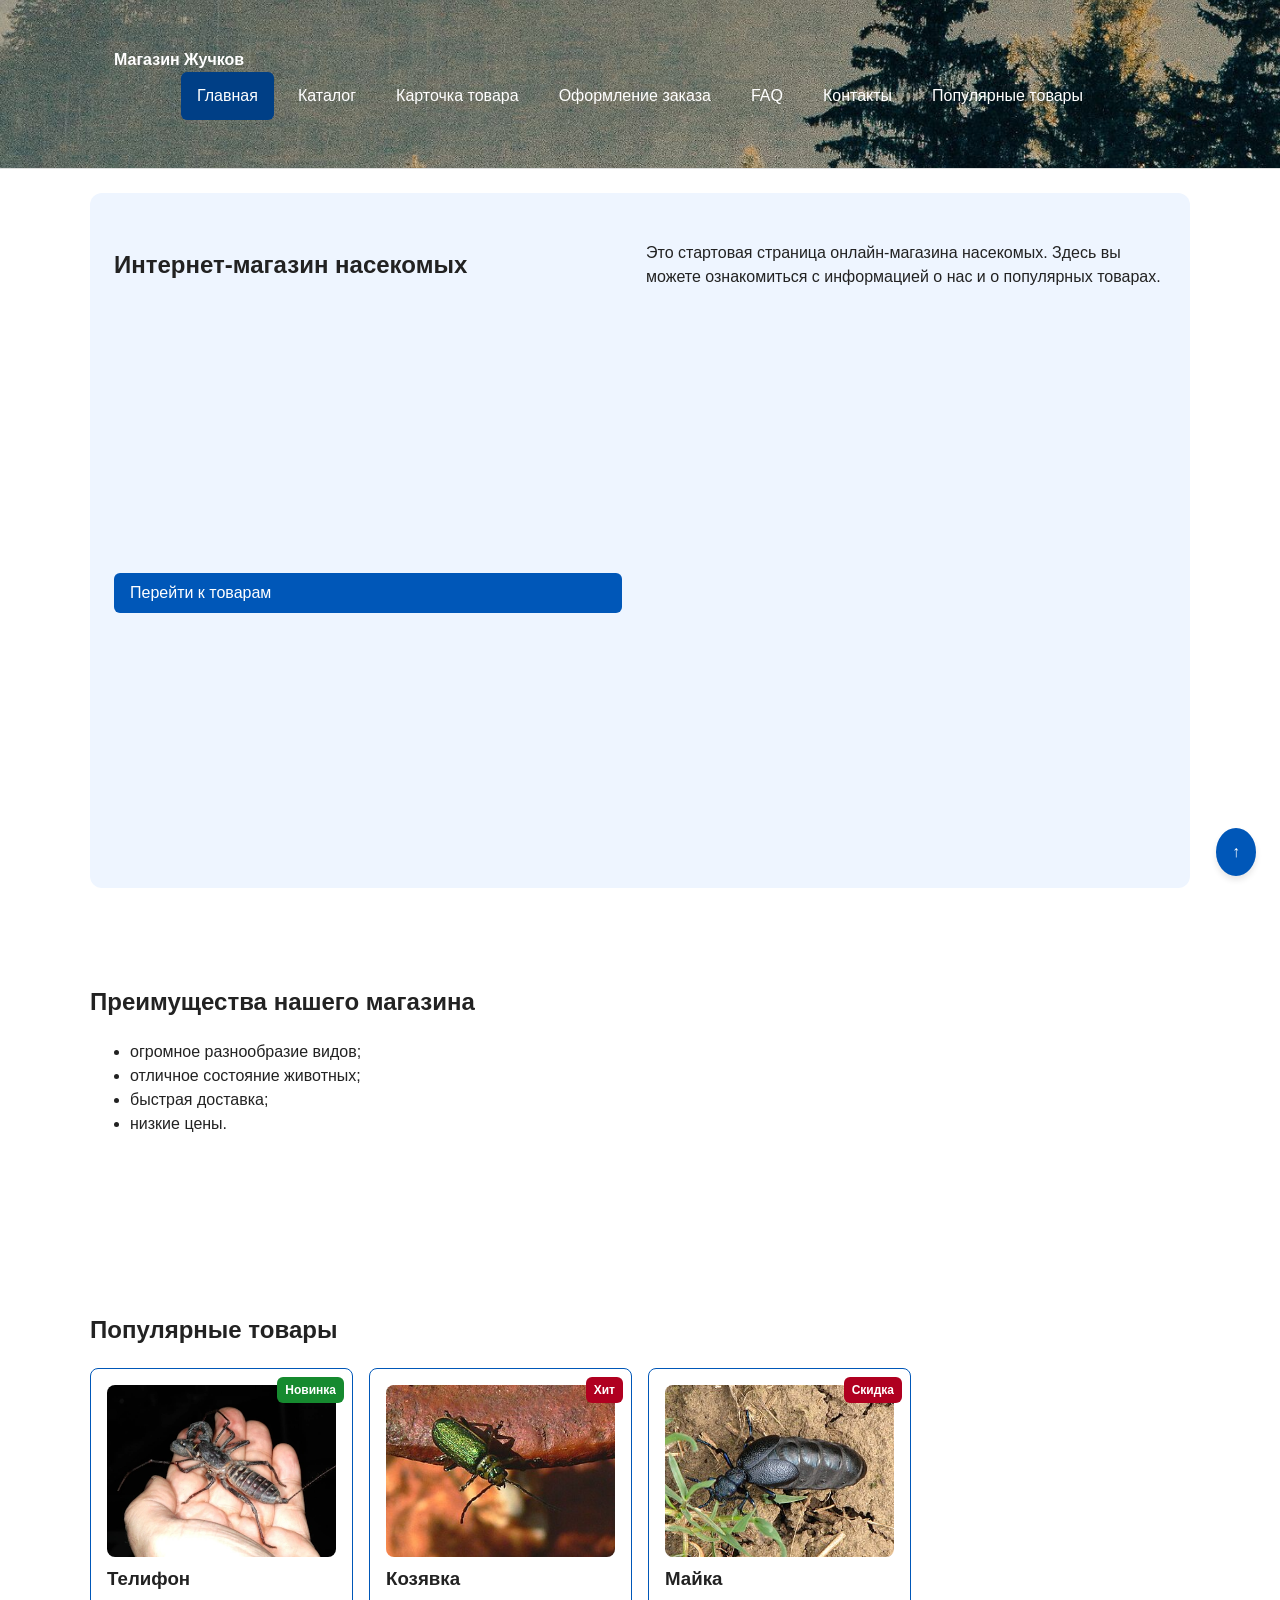
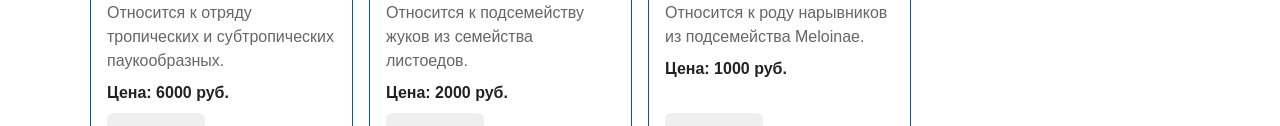
==== index.html @ 254568b8 "feat: add responsive layout styles" ====
<!DOCTYPE html>
<html lang="ru">
<head>
  <meta charset="UTF-8">
  <meta name="viewport" content="width=device-width, initial-scale=1.0">
  <meta name="description" content="Магазин Жучков: главная страница с преимуществами и популярными товарами.">
  <title>Магазин Жучков</title>
  <link rel="stylesheet" href="css/style.css">
  <link rel="stylesheet" href="css/responsive.css">
  <script src="js/main.js" defer></script>
</head>
<body>
<header class="site-header">
  <div class="site-header__inner">
    <a class="site-header__logo" href="index.html">Магазин Жучков</a>
    <nav class="site-nav" aria-label="Основная навигация">
      <ul class="site-nav__list">
        <li class="site-nav__item">
          <a class="site-nav__link site-nav__link--active" href="index.html" aria-current="page">Главная</a>
        </li>
        <li class="site-nav__item">
          <a class="site-nav__link" href="catalog.html">Каталог</a>
        </li>
        <li class="site-nav__item">
          <a class="site-nav__link" href="product.html">Карточка товара</a>
        </li>
        <li class="site-nav__item">
          <a class="site-nav__link" href="order.html">Оформление заказа</a>
        </li>
        <li class="site-nav__item">
          <a class="site-nav__link" href="faq.html">FAQ</a>
        </li>
        <li class="site-nav__item">
          <a class="site-nav__link" href="contacts.html">Контакты</a>
        </li>
        <li class="site-nav__item">
          <a class="site-nav__link" href="index.html#popular">Популярные товары</a>
        </li>
      </ul>
    </nav>
  </div>
</header>

<main>
  <section class="hero">
    <h1>Интернет-магазин насекомых</h1>
    <p>
      Это стартовая страница онлайн-магазина насекомых.
      Здесь вы можете ознакомиться с информацией о нас
      и о популярных товарах.
    </p>
    <a class="button button--primary" href="#popular">Перейти к товарам</a>
    <picture>
  <source media="(min-width: 1200px)" srcset="images/hero-desktop.jpg">
  <source media="(min-width: 768px)" srcset="images/hero-tablet.jpg">
  <img
    src="images/hero-mobile.jpg"
    alt="Каталог учебных товаров"
    width="640"
    height="360"
    class="hero__image"
  >
</picture>

  </section>

  <section class="section" id="advantages">
    <h2>Преимущества нашего магазина</h2>
    <ul class="advantages-list">
      <li>огромное разнообразие видов;</li>
      <li>отличное состояние животных;</li>
      <li>быстрая доставка;</li>
      <li>низкие цены.</li>
    </ul>
  </section>

  <section class="section" id="popular">
  <h2>Популярные товары</h2>

  <div class="products-grid">
    <article class="product-card product-card--featured">
      <span class="product-card__badge product-card__badge--new">Новинка</span>

      <img
        src="images/telifon.webp"
        srcset="images/telifon-480.webp 480w,
                images/telifon-640.webp 640w,
                images/telifon-960.webp 960w"
        sizes="(max-width: 639px) 100vw,
               (max-width: 1023px) 50vw,
               33vw"
        alt="Телифон"
        width="640"
        height="480"
        loading="lazy"
        class="product-card__image"
      >

      <h3 class="product-card__title">Телифон</h3>
      <p class="product-card__description">Относится к отряду тропических и субтропических паукообразных.</p>
      <p class="product-card__price">Цена: 6000 руб.</p>
      <button
        class="button product-card__button"
        type="button"
        data-product="Телифон"
      >
        Заказать
      </button>
    </article>

    <article class="product-card product-card--featured">
      <span class="product-card__badge">Хит</span>
      <img
        class="product-card__image"
        src="images/kozyavka.webp"
        alt="Козявка"
        width="300"
        height="200"
        loading="lazy"
      >
      
      <h3 class="product-card__title">Козявка</h3>
      <p class="product-card__description">Относится к подсемейству жуков из семейства листоедов.</p>
      <p class="product-card__price">Цена: 2000 руб.</p>
      <button
        class="button product-card__button"
        type="button"
        data-product="Козявка"
      >
        Заказать
      </button>
    </article>

    <article class="product-card product-card--featured">
      <span class="product-card__badge">Скидка</span>
      <img
        class="product-card__image"
        src="images/maika.webp"
        alt="Майка"
        width="300"
        height="200"
        loading="lazy"
      >
      <h3 class="product-card__title">Майка</h3>
      <p class="product-card__description">Относится к роду нарывников из подсемейства Meloinae.</p>
      <p class="product-card__price">Цена: 1000 руб.</p>
      <button
        class="button product-card__button"
        type="button"
        data-product="Майка"
      >
        Заказать
      </button>
    </article>
  </div>
</section>

  <aside class="aside-info">
    <h2>Информация для покупателей</h2>
    <p>
      Вы можете приобрести насекомых.
      Можете оставить заявку на констультацию
      у эксперта в области членистоногих.
    </p>
  </aside>

<dialog class="order-dialog" id="order-dialog" aria-labelledby="order-dialog-title">
  <h2 class="order-dialog__title" id="order-dialog-title">Оформление заявки</h2>

  <form class="order-form" id="order-form" action="#" method="post" novalidate>
    <input id="selected-product" name="selected-product" type="hidden">

    <div class="order-form__field">
      <label class="order-form__label" for="order-name">Имя</label>
      <input
        class="order-form__input"
        id="order-name"
        name="name"
        type="text"
        placeholder="Введите ваше имя"
        minlength="2"
        autocomplete="given-name"
        required
      >
    </div>

    <div class="order-form__field">
      <label class="order-form__label" for="order-email">E-mail</label>
      <input
        class="order-form__input"
        id="order-email"
        name="email"
        type="email"
        placeholder="example@mail.ru"
        autocomplete="email"
        required
      >
    </div>

    <div class="order-form__field">
      <label class="order-form__label" for="order-phone">Телефон</label>
      <input
        class="order-form__input"
        id="order-phone"
        name="phone"
        type="tel"
        inputmode="tel"
        placeholder="+7 (900) 000-00-00"
        pattern="^\+7 \(\d{3}\) \d{3}-\d{2}-\d{2}$"
        required
      >
      <small>Формат: +7 (900) 000-00-00</small>
    </div>

    <div class="order-form__field">
      <label class="order-form__label" for="order-date">Дата связи</label>
      <input
        class="order-form__input"
        id="order-date"
        name="date"
        type="date"
      >
    </div>

    <div class="order-form__field">
      <label class="order-form__label" for="order-topic">Тема заявки</label>
      <select class="order-form__select" id="order-topic" name="topic" required>
        <option value="">Выберите тему</option>
        <option value="product">Заказ товара</option>
        <option value="consultation">Консультация</option>
        <option value="delivery">Доставка</option>
      </select>
    </div>

    <div class="order-form__field">
      <label class="order-form__label" for="order-comment">Комментарий</label>
      <textarea
        class="order-form__textarea"
        id="order-comment"
        name="comment"
        rows="4"
        placeholder="Укажите дополнительную информацию"
      ></textarea>
    </div>

    <div class="order-form__field order-form__field--checkbox">
      <label class="order-form__label">
        <input
          id="order-agreement"
          name="agreement"
          type="checkbox"
          required
        >
        Я согласен на обработку данных
      </label>
    </div>

    <div class="order-form__actions">
      <button class="button button--primary" type="submit">Отправить заявку</button>
      <button
        class="button button--secondary"
        type="button"
        id="close-order-dialog"
      >
        Закрыть
      </button>
    </div>
  </form>
</dialog>

<p class="success-message" id="success-message" hidden>Форма успешно отправлена!</p>

  <p class="success-message" id="success-message" hidden>Форма успешно отправлена!</p>
</main>

<footer class="site-footer" id="contacts">
  <p>&copy; 2026 Учебный проект. Все права защищены.</p>
  <p>Дисциплина: Фронтенд и бэкенд разработка</p>
</footer>
<a href="#" class="button-up" aria-label="Вернуться наверх">↑</a>
</body>
</html>
---- css/style.css ----
/* 
  Универсальное правило для всех элементов.
  border-box делает расчёт размеров более понятным:
  width включает content, padding и border.
*/

/* ===============================
   1. Переменные проекта
   =============================== */

:root {
  /* Основные цвета проекта */
  --color-bg: #ffffff;
  --color-text: #222222;
  --color-muted: #666666;
  --color-primary: #0057b8;
  --color-primary-dark: #003f86;
  --color-border: #dddddd;
  --color-surface: #f7f7f7;
  --color-surface-accent: #eef5ff;
  --color-danger: #b00020;
  --color-success: #168a2f;
  --color-success-bg: #eefaf0;
  --color-white: #ffffff;

  /* Отступы */
  --space-xs: 4px;
  --space-sm: 8px;
  --space-md: 16px;
  --space-lg: 24px;
  --space-xl: 32px;

  /* Скругления */
  --radius-sm: 6px;
  --radius-md: 8px;
  --radius-lg: 12px;

  /* Размеры */
  --container-width: 1100px;
}

/* ===============================
   2. Базовые стили
   =============================== */

* {
  box-sizing: border-box;
}

body {
  margin: 0;
  font-family: Arial, sans-serif;
  line-height: 1.5;
  color: var(--color-text);
  display: flex;
  flex-direction: column;
  min-height: 100vh;
  background-color: var(--color-bg);
}

/*
  Задаём внутренние отступы для основных областей страницы.
  Это делает содержимое визуально отделённым от краёв окна браузера.
*/
header,
main,
footer {
  padding: var(--space-lg);
  flex: 1;
}

/*
  Оформляем шапку страницы.
  Пока используется простой светло-серый фон.
*/
header {
  background-color: var(--color-surface);
  background-image: url('../images/bg.webp');
  background-size: cover;
  background-position: center;
  background-repeat: no-repeat;
}

/*
  Оформляем подвал страницы тем же фоном,
  чтобы визуально отделить его от основного содержимого.
*/
footer {
  background-color: var(--color-surface);
}

/* ===============================
   3. Общие элементы интерфейса
   =============================== */

a {
  color: var(--color-primary);
}

a:hover {
  color: var(--color-primary-dark);
}

a:focus-visible {
  outline: 2px solid var(--color-primary);
  outline-offset: 3px;
}

/*
  Ограничиваем ширину содержимого шапки,
  чтобы оно не растягивалось слишком сильно на широких экранах.
*/
.site-header {
  background-color: var(--color-surface);
}

.site-header__inner {
  max-width: var(--container-width);
  margin: 0 auto;
  padding: var(--space-lg);
}

.site-header__logo {
  font-weight: 700;
  color: var(--color-white);
  text-decoration: none;
}

.site-header__logo:hover,
.site-header__logo:focus-visible {
  color: var(--color-white);
}

.site-nav__list {
  display: flex;
  flex-wrap: wrap;
  justify-content: center;
  align-items: center;
  gap: var(--space-md);
  padding: 0;
  margin: var(--space-md) 0 0;
  list-style: none;
}

.site-nav__link {
  display: inline-block;
  padding: var(--space-sm) var(--space-md);
  color: var(--color-white);
  text-decoration: none;
  border-radius: var(--radius-sm);
}

.site-nav__link:hover {
  color: var(--color-white);
  background-color: var(--color-primary-dark);
}

.site-nav__link:focus-visible {
  outline: 2px solid var(--color-primary);
  outline-offset: 3px;
}

.site-nav__link--active {
  color: var(--color-white);
  background-color: var(--color-primary-dark);
}


/*
  Оформляем текстовый логотип.
*/
.site-logo {
  font-weight: bold;
  text-decoration: none;
  color: #222222;
}


/*
  Hero-блок — первый крупный блок страницы.
  Он визуально отделяется от остальных разделов фоном и отступами.
*/
/* ===============================
   4. Компоненты страницы
   =============================== */

.hero {
  max-width: var(--container-width);
  margin: 0 auto var(--space-xl);
  padding: var(--space-xl) var(--space-lg);
  background-color: var(--color-surface-accent);
  border-radius: var(--radius-lg);
}

.section {
  max-width: var(--container-width);
  margin: 0 auto var(--space-xl);
}

.section h2 {
  margin-top: 0;
}

/*
  Карточка товара — самостоятельный блок.
  На следующих занятиях карточки будут доработаны и выстроены в сетку.
*/
.product-card {
  display: flex;
  flex-direction: column;
  gap: var(--space-sm);
  padding: var(--space-md);
  border: 1px solid var(--color-border);
  border-radius: var(--radius-md);
  background-color: var(--color-bg);
}

.product-card:hover {
  border-color: var(--color-primary);
}

.product-card--featured {
  border-color: var(--color-primary);
}

.product-card--discount {
  border-color: var(--color-danger);
}

.product-card__title {
  margin: 0;
  color: var(--color-text);
}

.product-card__description {
  margin: 0;
  color: var(--color-muted);
}

.product-card__price {
  margin: 0;
  font-weight: 700;
}

.product-card--discount .product-card__price {
  color: var(--color-danger);
}

.product-card__button {
  margin-top: auto;
  align-self: flex-start;
}


.product-card h3 {
  margin-top: 0;
}

/*
  Пока это обычная ссылка, но визуально она оформляется как кнопка.
*/
.button {
  display: inline-block;
  padding: var(--space-sm) var(--space-md);
  border: none;
  border-radius: var(--radius-sm);
  font: inherit;
  text-decoration: none;
  cursor: pointer;
}

.button--primary {
  color: var(--color-white);
  background-color: var(--color-primary);
}

.button--primary:hover {
  background-color: var(--color-primary-dark);
}

.button--secondary {
  color: var(--color-primary);
  background-color: transparent;
  border: 1px solid var(--color-primary);
}

.button--secondary:hover {
  color: var(--color-white);
  background-color: var(--color-primary);
}

.button:focus-visible {
  outline: 2px solid var(--color-primary);
  outline-offset: 3px;
}

.button:disabled,
.button--disabled {
  opacity: 0.6;
  cursor: not-allowed;
}


/*
  Дополнительный информационный блок.
*/
.aside-info {
  max-width: var(--container-width);
  margin: 0 auto var(--space-xl);
  padding: var(--space-md);
  border-left: 4px solid var(--color-primary);
  background-color: var(--color-surface);
}

/*
  Модальное окно.
  Элемент dialog сам умеет открываться поверх страницы.
*/
/* ===============================
   5. Форма и модальное окно
   =============================== */

.order-dialog {
  width: min(100% - 32px, 560px);
  padding: var(--space-lg);
  border: none;
  border-radius: var(--radius-lg);
}

.order-dialog::backdrop {
  background-color: rgba(0, 0, 0, 0.5);
}

.order-dialog__title {
  margin-top: 0;
}


.form-field {
  margin-bottom: var(--space-md);
}

.form-field label {
  display: block;
  margin-bottom: var(--space-xs);
}

.form-field input,
.form-field select,
.form-field textarea {
  width: 100%;
  padding: 10px 12px;
  border: 1px solid var(--color-border);
  border-radius: var(--radius-sm);
  font: inherit;
}

.form-field input[type="checkbox"] {
  width: auto;
}

.form-field small {
  display: block;
  margin-top: var(--space-xs);
  color: var(--color-muted);
}

/*
  Видимый фокус для клавиатурной навигации.
*/
.form-field input:hover,
.form-field select:hover,
.form-field textarea:hover {
  border-color: var(--color-primary);
}

.form-field input:focus-visible,
.form-field select:focus-visible,
.form-field textarea:focus-visible,
.form-actions button:focus-visible {
  outline: 2px solid var(--color-primary);
  outline-offset: 3px;
}

[aria-invalid="true"] {
  border-color: var(--color-danger);
}

/*
  Кнопки формы.
*/
.form-actions {
  display: flex;
  gap: 12px;
  margin-top: 20px;
}

/*
  Сообщение об успешной отправке.
*/
.success-message {
  max-width: var(--container-width);
  margin: var(--space-lg) auto;
  padding: var(--space-md);
  border-left: 4px solid var(--color-success);
  background-color: var(--color-success-bg);
}

.breadcrumbs {
  max-width: var(--container-width);
  margin: 0 auto var(--space-md);
  font-size: 14px;
  color: var(--color-muted);
}

.breadcrumbs__link {
  color: var(--color-primary);
}

.breadcrumbs__current::before {
  content: " / ";
  color: var(--color-muted);
}


html {
  scroll-behavior: smooth;
}

:target {
  outline: 2px dashed var(--color-primary);
  outline-offset: 4px;
}

.products-grid {
  display: grid;
  grid-template-columns: repeat(3, 1fr);
  gap: var(--space-lg);
}

.catalog-layout {
  max-width: var(--container-width);
  margin: 0 auto var(--space-xl);
  display: grid;
  grid-template-columns: 260px 1fr;
  grid-template-areas: "filters products";
  gap: var(--space-lg);
}

.catalog-filters {
  grid-area: filters;
  padding: var(--space-md);
  border: 1px solid var(--color-border);
  border-radius: var(--radius-md);
  background-color: var(--color-surface);
}

.catalog-products {
  grid-area: products;
}

.filters-form {
  display: grid;
  gap: var(--space-md);
}

.filters-form fieldset {
  margin: 0;
  padding: var(--space-md);
  border: 1px solid var(--color-border);
  border-radius: var(--radius-sm);
}

.filters-form legend {
  font-weight: 700;
}

.filters-form label {
  display: block;
  margin-bottom: var(--space-sm);
}

.filters-form input[type="number"] {
  width: 100%;
  padding: 8px 10px;
  border: 1px solid var(--color-border);
  border-radius: var(--radius-sm);
  font: inherit;
}

.order-form__field {
  margin-bottom: var(--space-md);
}

.order-form__label {
  display: block;
  margin-bottom: var(--space-xs);
}

.order-form__input,
.order-form__select,
.order-form__textarea {
  width: 100%;
  padding: 10px 12px;
  border: 1px solid var(--color-border);
  border-radius: var(--radius-sm);
  font: inherit;
}

.order-form__input:hover,
.order-form__select:hover,
.order-form__textarea:hover {
  border-color: var(--color-primary);
}

.order-form__input:focus-visible,
.order-form__select:focus-visible,
.order-form__textarea:focus-visible {
  outline: 2px solid var(--color-primary);
  outline-offset: 3px;
}

.order-form__actions {
  display: flex;
  gap: var(--space-md);
  margin-top: var(--space-lg);
}

.site-header {
  position: sticky;
  top: 0;
  z-index: 100;
  border-bottom: 1px solid var(--color-border);
}


/* Бейджи для карточек товаров (relative + absolute) */
.product-card {
  position: relative;
}

.product-card__badge {
  position: absolute;
  top: var(--space-sm);
  right: var(--space-sm);
  padding: 4px 8px;
  color: var(--color-white);
  background-color: var(--color-danger);
  border-radius: var(--radius-sm);
  font-size: 12px;
  font-weight: 700;
  z-index: 10;
}

.product-card__badge--new {
  background-color: var(--color-success);
}

/* Фиксированный фильтр (sticky) */
.catalog-filters {
  position: sticky;
  top: 100px; /* С учетом высоты прилипающей шапки */
}

/* Кнопка "Наверх" (fixed + z-index) */
.button-up {
  position: fixed;
  bottom: var(--space-lg);
  right: var(--space-lg);
  z-index: 90;
  padding: 12px 16px;
  background-color: var(--color-primary);
  color: var(--color-white);
  border-radius: 50%;
  text-decoration: none;
  font-weight: bold;
  box-shadow: 0 4px 6px rgba(0,0,0,0.1);
}

.button-up:hover {
  background-color: var(--color-primary-dark);
  color: var(--color-white);
}

/* Стили для таблицы характеристик */
.product-table {
  width: 100%;
  border-collapse: collapse;
  margin: var(--space-md) 0;
}

.product-table caption {
  font-weight: 700;
  text-align: left;
  margin-bottom: var(--space-sm);
}

.product-table th, 
.product-table td {
  border: 1px solid var(--color-border);
  padding: var(--space-sm);
  text-align: left;
}

.product-table th {
  background-color: var(--color-surface);
}

.order-form__field--checkbox input[type="checkbox"] {
  width: auto;
  margin-right: var(--space-sm);
}

.order-form__field small {
  display: block;
  margin-top: var(--space-xs);
  color: var(--color-muted);
}

.product-details__layout {
  display: grid;
  grid-template-columns: minmax(240px, 1fr) 1.4fr;
  gap: var(--space-xl);
  align-items: start;
}

.product-details__media {
  display: flex;
  justify-content: center;
  align-items: flex-start;
}

.product-details__image {
  display: block;
  width: 100%;
  max-width: 420px;
  height: auto;
  border: 1px solid var(--color-border);
  border-radius: var(--radius-md);
  background-color: var(--color-surface);
}

.product-details__info {
  display: flex;
  flex-direction: column;
  gap: var(--space-md);
}

.product-details__price {
  margin: 0;
  font-size: 24px;
  font-weight: 700;
  color: var(--color-primary);
}

.product-details__description {
  margin: 0;
  color: var(--color-text);
}

.product-details__actions {
  display: flex;
  flex-wrap: wrap;
  gap: var(--space-md);
  margin-top: var(--space-sm);
}

.product-card {
  min-width: 0;
}

/* Картинка не должна быть жёстче карточки */
.product-card__image {
  max-width: 100%;
  height: auto;
}

.products-grid {
  grid-template-columns: repeat(3, minmax(0, 1fr));
}

@media (max-width: 900px) {
  .products-grid { grid-template-columns: repeat(2, minmax(0, 1fr)); }
}
@media (max-width: 600px) {
  .products-grid { grid-template-columns: 1fr; }
}


/* ===============================
   FAQ
   =============================== */

.faq-list {
  display: grid;
  gap: var(--space-md);
  margin-top: var(--space-lg);
}

.faq-item {
  border: 1px solid var(--color-border);
  border-radius: var(--radius-md);
  background-color: var(--color-bg);
  overflow: hidden;
}

.faq-item[open] {
  border-color: var(--color-primary);
}

.faq-item__question {
  padding: var(--space-md);
  padding-right: 40px;
  font-weight: 700;
  cursor: pointer;
  list-style: none;
  position: relative;
}

.faq-item__question::-webkit-details-marker {
  display: none;
}

.faq-item__question::after {
  content: "+";
  position: absolute;
  right: var(--space-md);
  top: 50%;
  transform: translateY(-50%);
  font-size: 20px;
  color: var(--color-primary);
}

.faq-item[open] .faq-item__question::after {
  content: "−";
}

.faq-item__question:hover {
  background-color: var(--color-surface);
}

.faq-item__question:focus-visible {
  outline: 2px solid var(--color-primary);
  outline-offset: -2px;
}

.faq-item__answer {
  padding: 0 var(--space-md) var(--space-md);
  color: var(--color-muted);
  border-top: 1px solid var(--color-border);
}

.faq-item__answer p {
  margin: var(--space-md) 0 0;
}

/* Карта на странице контактов */
.map-wrapper {
  position: relative;
  width: 100%;
  height: 400px;
  border: 1px solid var(--color-border);
  border-radius: var(--radius-md);
  overflow: hidden;
}

/* Скрипт конструктора создаёт внутри iframe — растянем его на всю обёртку */
.map-wrapper > iframe {
  display: block;
  width: 100% !important;
  height: 100% !important;
  border: 0;
}

@media (max-width: 600px) {
  .map-wrapper { height: 300px; }
}
---- css/responsive.css ----
/*
  Адаптивные стили для контрольной работы №3.
  Подход: Mobile First.
  Базовые стили рассчитаны на мобильный экран.
  Расширения добавляются через min-width медиазапросы.
*/
Добавьте базовые правила:
*,
*::before,
*::after {
  box-sizing: border-box;
}

html {
  scroll-behavior: smooth;
}

img,
video {
  max-width: 100%;
  height: auto;
}

body {
  overflow-x: hidden;
}

.container,
.main,
.section {
  width: min(100% - 32px, 1200px);
  margin-inline: auto;
}

.section {
  padding-block: clamp(24px, 5vw, 64px);
}
.site-nav__list {
  display: flex;
  flex-direction: column;
  gap: var(--space-sm, 8px);
  padding: 0;
  margin: 0;
  list-style: none;
}

.site-nav__link {
  display: block;
  padding: 12px 16px;
}

@media (min-width: 768px) {
  .site-nav__list {
    flex-direction: row;
    flex-wrap: wrap;
    align-items: center;
  }
}

.site-header {
  position: sticky;
  top: 0;
  z-index: 100;
}

.hero {
  display: grid;
  gap: var(--space-lg, 24px);
  align-items: center;
}

.hero__content {
  display: grid;
  gap: var(--space-md, 16px);
}

.hero__title {
  font-size: clamp(28px, 7vw, 56px);
  line-height: 1.1;
}

.hero__image {
  width: 100%;
  max-width: 520px;
  margin-inline: auto;
}

@media (min-width: 900px) {
  .hero {
    grid-template-columns: minmax(0, 1fr) minmax(320px, 520px);
  }
}

.products-grid {
  display: grid;
  grid-template-columns: 1fr;
  gap: var(--space-md, 16px);
}

.product-card {
  min-width: 0;
}

.product-card__title,
.product-card__description {
  overflow-wrap: anywhere;
}

@media (min-width: 640px) {
  .products-grid {
    grid-template-columns: repeat(2, minmax(0, 1fr));
  }
}

@media (min-width: 1024px) {
  .products-grid {
    grid-template-columns: repeat(3, minmax(0, 1fr));
  }
}

@media (min-width: 1280px) {
  .products-grid {
    grid-template-columns: repeat(4, minmax(0, 1fr));
  }
}

.catalog-layout {
  display: grid;
  gap: var(--space-lg, 24px);
}

.catalog-filters {
  order: -1;
}

@media (min-width: 1024px) {
  .catalog-layout {
    grid-template-columns: 280px minmax(0, 1fr);
    align-items: start;
  }

  .catalog-filters {
    position: sticky;
    top: 88px;
    order: initial;
  }
}

.product-card__image {
  display: block;
  width: 100%;
  aspect-ratio: 4 / 3;
  object-fit: cover;
  border-radius: var(--radius-md, 8px);
}

.order-form {
  display: grid;
  gap: var(--space-md, 16px);
}

.order-form__group {
  display: grid;
  gap: var(--space-xs, 8px);
}

.order-form__input,
.order-form__textarea,
.order-form__select {
  width: 100%;
  min-height: 44px;
  padding: 10px 12px;
  font: inherit;
}

.order-form__textarea {
  min-height: 120px;
  resize: vertical;
}

@media (min-width: 768px) {
  .order-form {
    grid-template-columns: repeat(2, minmax(0, 1fr));
  }

  .order-form__group--wide {
    grid-column: 1 / -1;
  }
}

.table-wrapper {
  width: 100%;
  overflow-x: auto;
  -webkit-overflow-scrolling: touch;
}

.product-table {
  width: 100%;
  min-width: 640px;
  border-collapse: collapse;
}

.product-table th,
.product-table td {
  padding: 12px;
  border: 1px solid var(--color-border, #ddd);
  text-align: left;
}

.order-dialog {
  width: min(100% - 32px, 560px);
  max-height: calc(100vh - 32px);
  overflow: auto;
}

.order-dialog::backdrop {
  background: rgb(0 0 0 / 0.5);
}

.back-to-top {
  position: fixed;
  right: 16px;
  bottom: 16px;
  z-index: 90;
}

@media (min-width: 768px) {
  .back-to-top {
    right: 32px;
    bottom: 32px;
  }
}
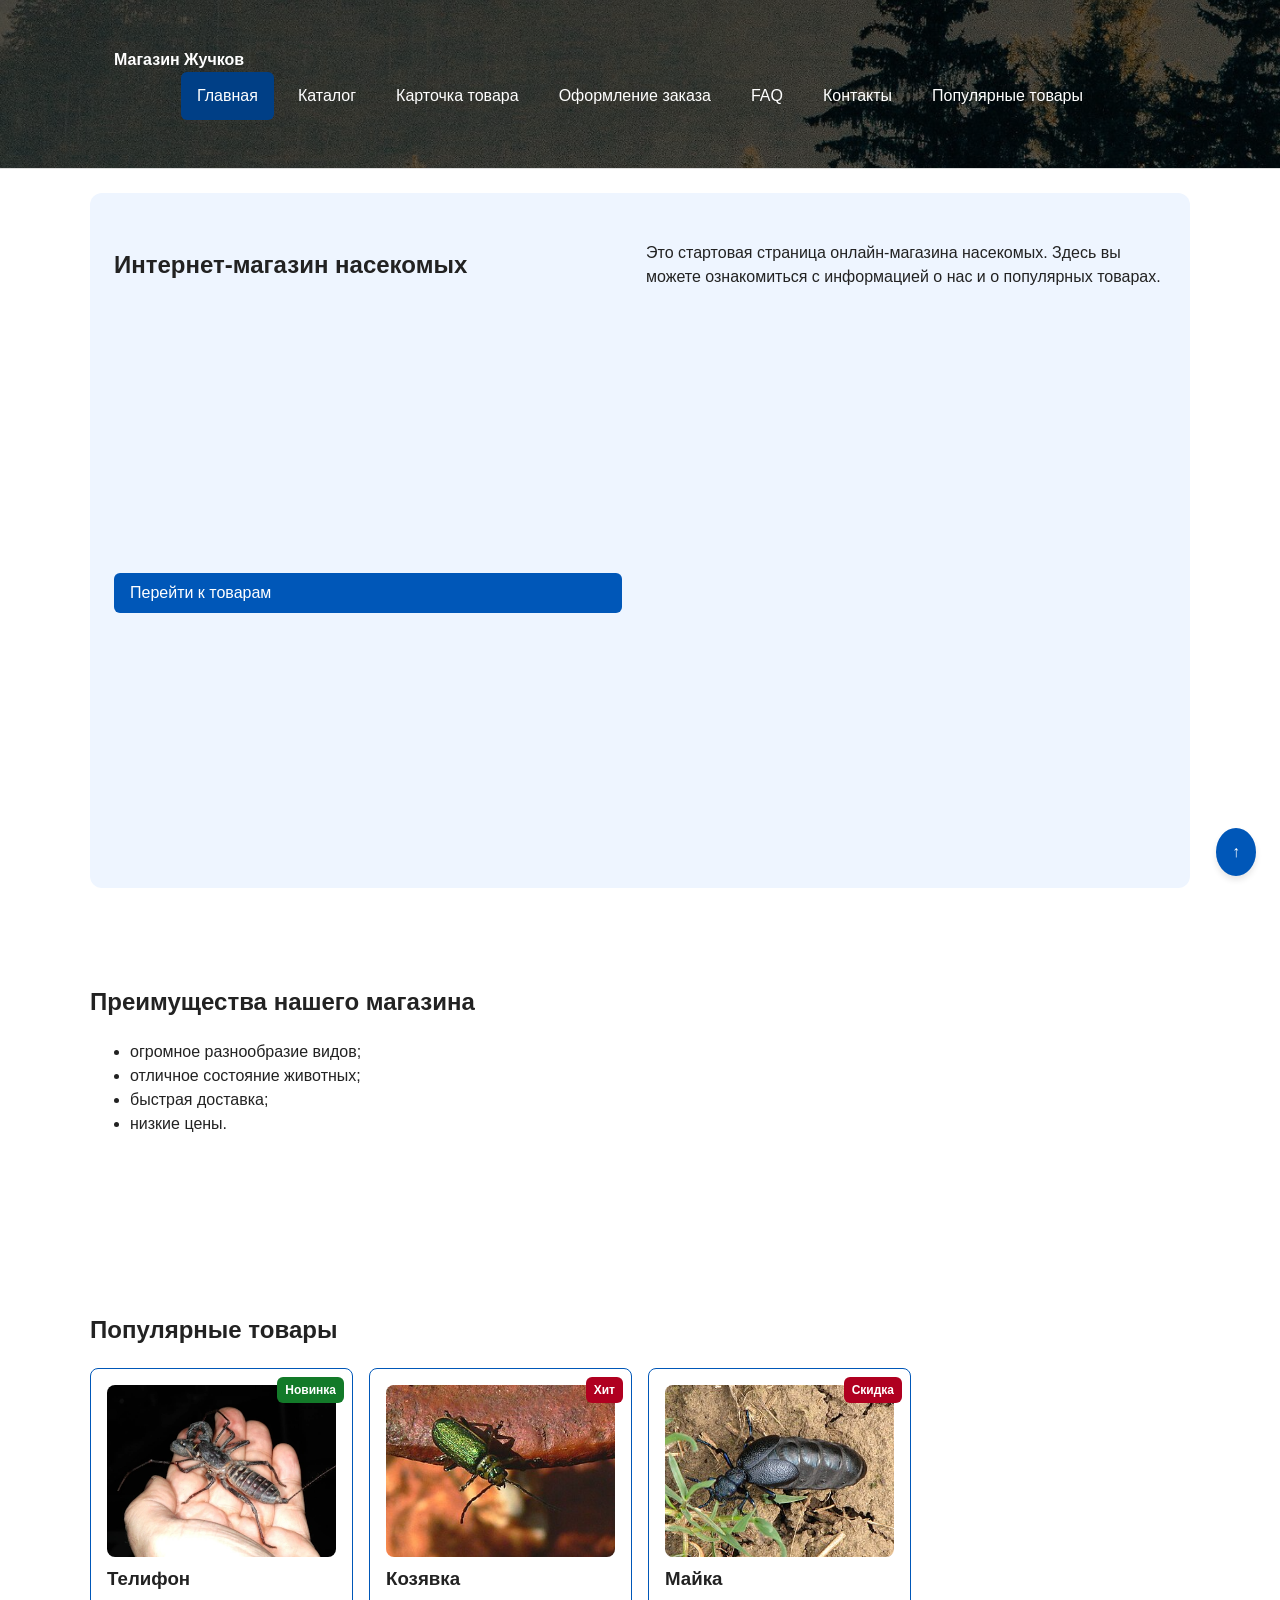
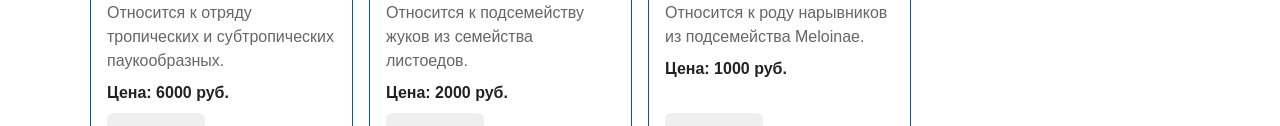
==== commit f43e2eb6: "fix: improve accessibility and add Lighthouse report" ====
--- a/index.html
+++ b/index.html
@@ -10,6 +10,7 @@
   <script src="js/main.js" defer></script>
 </head>
 <body>
+  <a class="skip-link" href="#main">Перейти к основному содержимому</a>
 <header class="site-header">
   <div class="site-header__inner">
     <a class="site-header__logo" href="index.html">Магазин Жучков</a>
@@ -41,8 +42,8 @@
   </div>
 </header>
 
-<main>
-  <section class="hero">
+<main id="main" class="main">
+    <section class="hero">
     <h1>Интернет-магазин насекомых</h1>
     <p>
       Это стартовая страница онлайн-магазина насекомых.
@@ -270,7 +271,6 @@
 
 <p class="success-message" id="success-message" hidden>Форма успешно отправлена!</p>
 
-  <p class="success-message" id="success-message" hidden>Форма успешно отправлена!</p>
 </main>
 
 <footer class="site-footer" id="contacts">
--- a/css/style.css
+++ b/css/style.css
@@ -19,7 +19,7 @@
   --color-surface: #f7f7f7;
   --color-surface-accent: #eef5ff;
   --color-danger: #b00020;
-  --color-success: #168a2f;
+  --color-success: #137a29;
   --color-success-bg: #eefaf0;
   --color-white: #ffffff;
 
@@ -75,7 +75,9 @@
 */
 header {
   background-color: var(--color-surface);
-  background-image: url('../images/bg.webp');
+  background-image:
+  linear-gradient(rgba(0, 0, 0, 0.55), rgba(0, 0, 0, 0.55)),
+  url('../images/bg.webp');
   background-size: cover;
   background-position: center;
   background-repeat: no-repeat;
@@ -774,4 +776,38 @@
 
 @media (max-width: 600px) {
   .map-wrapper { height: 300px; }
+}
+
+.skip-link {
+  position: absolute;
+  left: 16px;
+  top: -100px;
+  z-index: 1000;
+  padding: 8px 12px;
+  color: #ffffff;
+  background-color: #111111;
+  border-radius: 6px;
+  text-decoration: none;
+}
+
+.skip-link:focus,
+.skip-link:focus-visible {
+  top: 16px;
+}
+:focus-visible {
+  outline: 3px solid var(--color-primary, #0057b8);
+  outline-offset: 3px;
+}
+
+.site-nav__link:focus-visible,
+.button:focus-visible,
+.order-form__input:focus-visible,
+.order-form__textarea:focus-visible,
+.order-form__select:focus-visible {
+  outline: 3px solid var(--color-primary, #0057b8);
+  outline-offset: 3px;
+}
+
+.site-header a:focus-visible {
+  outline-color: #ffffff;
 }
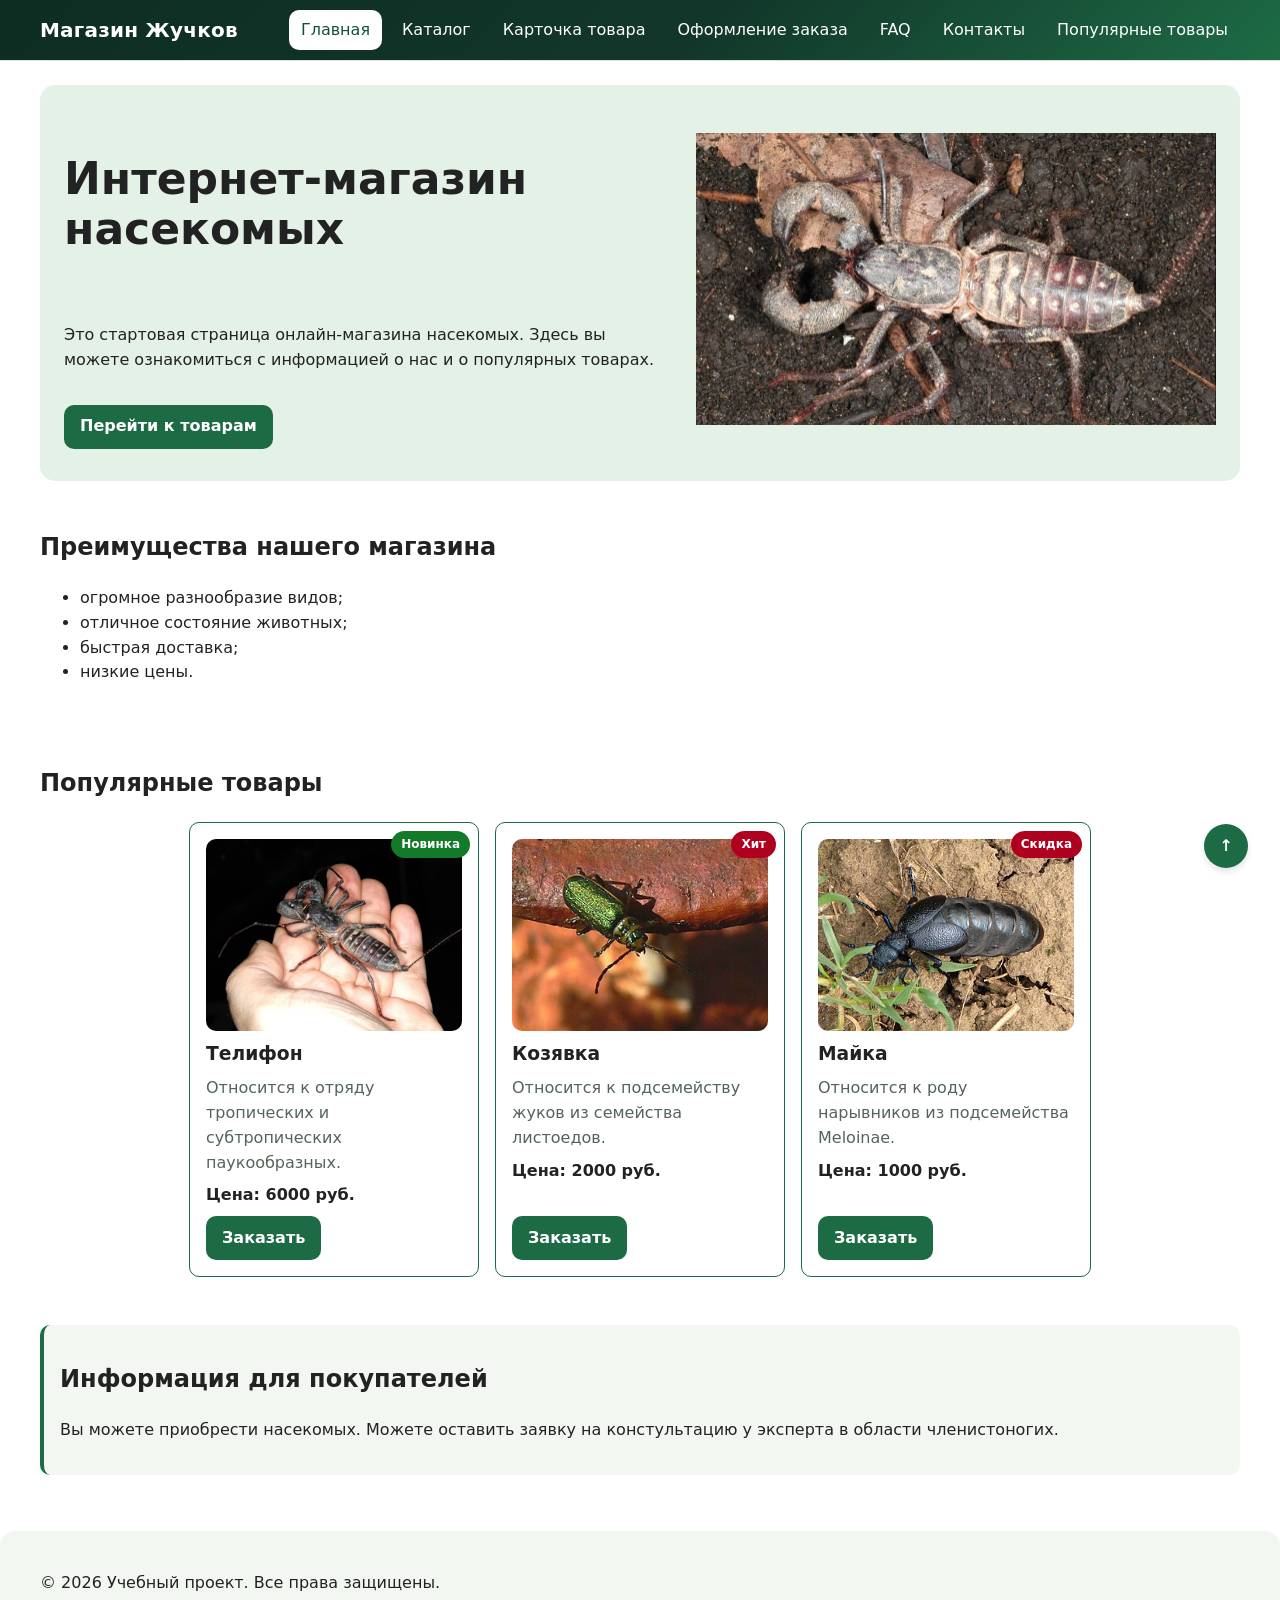
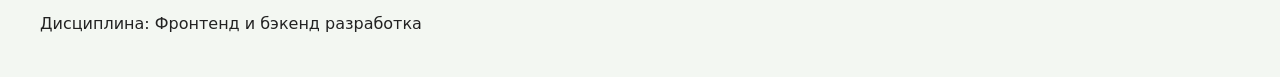
==== commit 3707c19b: "fix: prepare responsive project for submission" ====
--- a/index.html
+++ b/index.html
@@ -14,7 +14,8 @@
 <header class="site-header">
   <div class="site-header__inner">
     <a class="site-header__logo" href="index.html">Магазин Жучков</a>
-    <nav class="site-nav" aria-label="Основная навигация">
+    <button class="nav-toggle" type="button" aria-expanded="false" aria-controls="site-nav">Меню</button>
+    <nav class="site-nav" id="site-nav" aria-label="Основная навигация">
       <ul class="site-nav__list">
         <li class="site-nav__item">
           <a class="site-nav__link site-nav__link--active" href="index.html" aria-current="page">Главная</a>
@@ -44,19 +45,21 @@
 
 <main id="main" class="main">
     <section class="hero">
-    <h1>Интернет-магазин насекомых</h1>
+  <div class="hero__content">
+    <h1 class="hero__title">Интернет-магазин насекомых</h1>
     <p>
       Это стартовая страница онлайн-магазина насекомых.
       Здесь вы можете ознакомиться с информацией о нас
       и о популярных товарах.
     </p>
     <a class="button button--primary" href="#popular">Перейти к товарам</a>
+  </div>
     <picture>
-  <source media="(min-width: 1200px)" srcset="images/hero-desktop.jpg">
-  <source media="(min-width: 768px)" srcset="images/hero-tablet.jpg">
+  <source media="(min-width: 1200px)" srcset="images/hero-desktop.webp">
+  <source media="(min-width: 768px)" srcset="images/hero-tablet.webp">
   <img
-    src="images/hero-mobile.jpg"
-    alt="Каталог учебных товаров"
+    src="images/hero-mobile.webp"
+    alt="Каталог насекомых"
     width="640"
     height="360"
     class="hero__image"
--- a/css/style.css
+++ b/css/style.css
@@ -12,12 +12,13 @@
   /* Основные цвета проекта */
   --color-bg: #ffffff;
   --color-text: #222222;
-  --color-muted: #666666;
-  --color-primary: #0057b8;
-  --color-primary-dark: #003f86;
-  --color-border: #dddddd;
-  --color-surface: #f7f7f7;
-  --color-surface-accent: #eef5ff;
+  --color-muted: #55645a;
+  --color-primary: #1d6b45;
+  --color-primary-dark: #13503a;
+  --color-border: #dbe4dd;
+  --color-input-border: #6b7c71;
+  --color-surface: #f3f7f2;
+  --color-surface-accent: #e4f1e6;
   --color-danger: #b00020;
   --color-success: #137a29;
   --color-success-bg: #eefaf0;
@@ -31,12 +32,15 @@
   --space-xl: 32px;
 
   /* Скругления */
-  --radius-sm: 6px;
-  --radius-md: 8px;
-  --radius-lg: 12px;
+  --radius-sm: 8px;
+  --radius-md: 10px;
+  --radius-lg: 15px;
 
   /* Размеры */
-  --container-width: 1100px;
+  --container-width: 1200px;
+  --card-width: 290px;
+  --font-main: system-ui, -apple-system, "Segoe UI", Roboto, "Helvetica Neue", Arial, sans-serif;
+  --page-pad: 16px;
 }
 
 /* ===============================
@@ -49,8 +53,8 @@
 
 body {
   margin: 0;
-  font-family: Arial, sans-serif;
-  line-height: 1.5;
+  font-family: var(--font-main);
+  line-height: 1.55;
   color: var(--color-text);
   display: flex;
   flex-direction: column;
@@ -62,25 +66,17 @@
   Задаём внутренние отступы для основных областей страницы.
   Это делает содержимое визуально отделённым от краёв окна браузера.
 */
-header,
-main,
-footer {
-  padding: var(--space-lg);
-  flex: 1;
-}
+main, footer { padding: var(--space-lg) var(--page-pad); }
+header { padding: 0 var(--page-pad); }
+main { flex: 1; }
 
 /*
   Оформляем шапку страницы.
   Пока используется простой светло-серый фон.
 */
 header {
-  background-color: var(--color-surface);
-  background-image:
-  linear-gradient(rgba(0, 0, 0, 0.55), rgba(0, 0, 0, 0.55)),
-  url('../images/bg.webp');
-  background-size: cover;
-  background-position: center;
-  background-repeat: no-repeat;
+  background-color: #12372a;
+  background-image: linear-gradient(135deg, #0e2d22 0%, #12372a 55%, var(--color-primary) 100%);
 }
 
 /*
@@ -89,6 +85,12 @@
 */
 footer {
   background-color: var(--color-surface);
+  border-radius: var(--radius-lg) var(--radius-lg) 0 0;
+}
+
+footer > * {
+  max-width: var(--container-width);
+  margin-inline: auto;
 }
 
 /* ===============================
@@ -113,17 +115,22 @@
   чтобы оно не растягивалось слишком сильно на широких экранах.
 */
 .site-header {
-  background-color: var(--color-surface);
+  background-color: #12372a;
 }
 
 .site-header__inner {
   max-width: var(--container-width);
   margin: 0 auto;
-  padding: var(--space-lg);
+  padding: var(--space-sm) 0;
 }
 
 .site-header__logo {
-  font-weight: 700;
+  display: inline-flex;
+  align-items: center;
+  min-height: 44px;
+  font-size: 1.25rem;
+  font-weight: 800;
+  letter-spacing: 0.01em;
   color: var(--color-white);
   text-decoration: none;
 }
@@ -149,12 +156,12 @@
   padding: var(--space-sm) var(--space-md);
   color: var(--color-white);
   text-decoration: none;
-  border-radius: var(--radius-sm);
+  border-radius: var(--radius-md);
 }
 
 .site-nav__link:hover {
   color: var(--color-white);
-  background-color: var(--color-primary-dark);
+  background-color: rgba(255, 255, 255, 0.16);
 }
 
 .site-nav__link:focus-visible {
@@ -162,9 +169,10 @@
   outline-offset: 3px;
 }
 
-.site-nav__link--active {
-  color: var(--color-white);
-  background-color: var(--color-primary-dark);
+.site-nav__link--active,
+.site-nav__link--active:hover {
+  color: var(--color-primary-dark);
+  background-color: var(--color-white);
 }
 
 
@@ -251,6 +259,13 @@
 .product-card__button {
   margin-top: auto;
   align-self: flex-start;
+  color: var(--color-white);
+  background-color: var(--color-primary);
+}
+
+.product-card__button:hover {
+  color: var(--color-white);
+  background-color: var(--color-primary-dark);
 }
 
 
@@ -262,11 +277,15 @@
   Пока это обычная ссылка, но визуально она оформляется как кнопка.
 */
 .button {
-  display: inline-block;
+  display: inline-flex;
+  align-items: center;
+  justify-content: center;
+  min-height: 44px;
   padding: var(--space-sm) var(--space-md);
   border: none;
-  border-radius: var(--radius-sm);
+  border-radius: var(--radius-md);
   font: inherit;
+  font-weight: 600;
   text-decoration: none;
   cursor: pointer;
 }
@@ -277,6 +296,7 @@
 }
 
 .button--primary:hover {
+  color: var(--color-white);
   background-color: var(--color-primary-dark);
 }
 
@@ -311,6 +331,7 @@
   margin: 0 auto var(--space-xl);
   padding: var(--space-md);
   border-left: 4px solid var(--color-primary);
+  border-radius: var(--radius-md);
   background-color: var(--color-surface);
 }
 
@@ -405,6 +426,7 @@
   margin: var(--space-lg) auto;
   padding: var(--space-md);
   border-left: 4px solid var(--color-success);
+  border-radius: var(--radius-md);
   background-color: var(--color-success-bg);
 }
 
@@ -419,9 +441,13 @@
   color: var(--color-primary);
 }
 
+.breadcrumbs__link + .breadcrumbs__link::before,
 .breadcrumbs__current::before {
-  content: " / ";
+  content: "/";
+  display: inline-block;
+  margin-inline: 6px;
   color: var(--color-muted);
+  text-decoration: none;
 }
 
 
@@ -436,7 +462,6 @@
 
 .products-grid {
   display: grid;
-  grid-template-columns: repeat(3, 1fr);
   gap: var(--space-lg);
 }
 
@@ -444,21 +469,17 @@
   max-width: var(--container-width);
   margin: 0 auto var(--space-xl);
   display: grid;
-  grid-template-columns: 260px 1fr;
-  grid-template-areas: "filters products";
   gap: var(--space-lg);
 }
 
 .catalog-filters {
-  grid-area: filters;
   padding: var(--space-md);
   border: 1px solid var(--color-border);
-  border-radius: var(--radius-md);
+  border-radius: var(--radius-lg);
   background-color: var(--color-surface);
 }
 
 .catalog-products {
-  grid-area: products;
 }
 
 .filters-form {
@@ -485,7 +506,7 @@
 .filters-form input[type="number"] {
   width: 100%;
   padding: 8px 10px;
-  border: 1px solid var(--color-border);
+  border: 1px solid var(--color-input-border);
   border-radius: var(--radius-sm);
   font: inherit;
 }
@@ -504,7 +525,7 @@
 .order-form__textarea {
   width: 100%;
   padding: 10px 12px;
-  border: 1px solid var(--color-border);
+  border: 1px solid var(--color-input-border);
   border-radius: var(--radius-sm);
   font: inherit;
 }
@@ -545,10 +566,10 @@
   position: absolute;
   top: var(--space-sm);
   right: var(--space-sm);
-  padding: 4px 8px;
+  padding: 4px 10px;
   color: var(--color-white);
   background-color: var(--color-danger);
-  border-radius: var(--radius-sm);
+  border-radius: 999px;
   font-size: 12px;
   font-weight: 700;
   z-index: 10;
@@ -558,11 +579,7 @@
   background-color: var(--color-success);
 }
 
-/* Фиксированный фильтр (sticky) */
-.catalog-filters {
-  position: sticky;
-  top: 100px; /* С учетом высоты прилипающей шапки */
-}
+
 
 /* Кнопка "Наверх" (fixed + z-index) */
 .button-up {
@@ -621,7 +638,6 @@
 
 .product-details__layout {
   display: grid;
-  grid-template-columns: minmax(240px, 1fr) 1.4fr;
   gap: var(--space-xl);
   align-items: start;
 }
@@ -652,7 +668,6 @@
   margin: 0;
   font-size: 24px;
   font-weight: 700;
-  color: var(--color-primary);
 }
 
 .product-details__description {
@@ -677,16 +692,8 @@
   height: auto;
 }
 
-.products-grid {
-  grid-template-columns: repeat(3, minmax(0, 1fr));
-}
-
-@media (max-width: 900px) {
-  .products-grid { grid-template-columns: repeat(2, minmax(0, 1fr)); }
-}
-@media (max-width: 600px) {
-  .products-grid { grid-template-columns: 1fr; }
-}
+
+
 
 
 /* ===============================
@@ -786,7 +793,7 @@
   padding: 8px 12px;
   color: #ffffff;
   background-color: #111111;
-  border-radius: 6px;
+  border-radius: var(--radius-sm);
   text-decoration: none;
 }
 
@@ -808,6 +815,14 @@
   outline-offset: 3px;
 }
 
-.site-header a:focus-visible {
+.site-header a:focus-visible,
+.site-header button:focus-visible {
   outline-color: #ffffff;
-}+}
+
+.order-form__field .field-error {
+  color: var(--color-danger);
+  font-weight: 600;
+}
+
+address { font-style: normal; }
--- a/css/responsive.css
+++ b/css/responsive.css
@@ -4,7 +4,6 @@
   Базовые стили рассчитаны на мобильный экран.
   Расширения добавляются через min-width медиазапросы.
 */
-Добавьте базовые правила:
 *,
 *::before,
 *::after {
@@ -13,6 +12,11 @@
 
 html {
   scroll-behavior: smooth;
+  scroll-padding-top: 88px;
+}
+
+@media (prefers-reduced-motion: reduce) {
+  html { scroll-behavior: auto; }
 }
 
 img,
@@ -21,20 +25,51 @@
   height: auto;
 }
 
-body {
-  overflow-x: hidden;
-}
-
 .container,
-.main,
 .section {
-  width: min(100% - 32px, 1200px);
+  width: 100%;
   margin-inline: auto;
 }
 
+@media (min-width: 768px) {
+  :root { --page-pad: 24px; }
+}
+
 .section {
-  padding-block: clamp(24px, 5vw, 64px);
-}
+  padding-block: clamp(8px, 2vw, 16px);
+}
+.site-header__inner {
+  display: flex;
+  flex-wrap: wrap;
+  align-items: center;
+  justify-content: space-between;
+  gap: var(--space-sm, 8px);
+}
+
+.nav-toggle {
+  display: none;
+}
+
+.js .nav-toggle {
+  display: inline-block;
+  min-height: 44px;
+  padding: 8px 16px;
+  border: 1px solid var(--color-white);
+  border-radius: var(--radius-sm);
+  color: var(--color-white);
+  background-color: transparent;
+  font: inherit;
+  cursor: pointer;
+}
+
+.site-nav {
+  flex-basis: 100%;
+}
+
+.js .site-nav:not(.is-open) {
+  display: none;
+}
+
 .site-nav__list {
   display: flex;
   flex-direction: column;
@@ -49,12 +84,29 @@
   padding: 12px 16px;
 }
 
-@media (min-width: 768px) {
+@media (min-width: 1024px) {
+  .js .nav-toggle {
+    display: none;
+  }
+
+  .js .site-nav:not(.is-open) {
+    display: block;
+  }
+
+  .site-nav {
+    flex-basis: auto;
+  }
+
   .site-nav__list {
     flex-direction: row;
     flex-wrap: wrap;
     align-items: center;
   }
+
+  .site-nav__link {
+    display: inline-block;
+    padding: 8px 12px;
+  }
 }
 
 .site-header {
@@ -75,9 +127,11 @@
 }
 
 .hero__title {
-  font-size: clamp(28px, 7vw, 56px);
-  line-height: 1.1;
-}
+  font-size: clamp(28px, 6vw, 44px);
+  line-height: 1.15;
+  overflow-wrap: break-word;
+}
+.hero__content .button { justify-self: start; }
 
 .hero__image {
   width: 100%;
@@ -94,6 +148,7 @@
 .products-grid {
   display: grid;
   grid-template-columns: 1fr;
+  grid-auto-rows: 1fr;
   gap: var(--space-md, 16px);
 }
 
@@ -108,41 +163,29 @@
 
 @media (min-width: 640px) {
   .products-grid {
-    grid-template-columns: repeat(2, minmax(0, 1fr));
-  }
-}
-
-@media (min-width: 1024px) {
-  .products-grid {
-    grid-template-columns: repeat(3, minmax(0, 1fr));
-  }
-}
-
-@media (min-width: 1280px) {
-  .products-grid {
-    grid-template-columns: repeat(4, minmax(0, 1fr));
-  }
-}
+    grid-template-columns: repeat(auto-fill, var(--card-width));
+    justify-content: center;
+  }
+}
+
 
 .catalog-layout {
   display: grid;
+  grid-template-columns: minmax(0, 1fr);
   gap: var(--space-lg, 24px);
 }
 
-.catalog-filters {
-  order: -1;
-}
+.catalog-filters { position: static; }
+
 
 @media (min-width: 1024px) {
   .catalog-layout {
-    grid-template-columns: 280px minmax(0, 1fr);
+    grid-template-columns: 240px minmax(0, 1fr);
     align-items: start;
   }
-
   .catalog-filters {
     position: sticky;
     top: 88px;
-    order: initial;
   }
 }
 
@@ -151,17 +194,33 @@
   width: 100%;
   aspect-ratio: 4 / 3;
   object-fit: cover;
-  border-radius: var(--radius-md, 8px);
-}
-
-.order-form {
-  display: grid;
-  gap: var(--space-md, 16px);
-}
-
-.order-form__group {
-  display: grid;
-  gap: var(--space-xs, 8px);
+  border-radius: var(--radius-md, 10px);
+}
+
+.order-form { display: grid; gap: var(--space-md, 16px); }
+
+.order-form__field { margin-bottom: 0; }   /* интервал задаёт gap */
+
+.order-form__actions {
+  margin-top: 0;
+  flex-direction: column;
+}
+.order-form__actions .button {
+  width: 100%;
+  justify-content: center;
+}
+
+@media (min-width: 480px) {
+  .order-form__actions { flex-direction: row; }
+  .order-form__actions .button { width: auto; }
+}
+
+/* Две колонки только у страничных форм, не у модалки */
+@media (min-width: 768px) {
+  .order-form--page { grid-template-columns: repeat(2, minmax(0, 1fr)); }
+  .order-form--page .order-form__field--wide,
+  .order-form--page .order-form__field--checkbox,
+  .order-form--page .order-form__actions { grid-column: 1 / -1; }
 }
 
 .order-form__input,
@@ -178,15 +237,6 @@
   resize: vertical;
 }
 
-@media (min-width: 768px) {
-  .order-form {
-    grid-template-columns: repeat(2, minmax(0, 1fr));
-  }
-
-  .order-form__group--wide {
-    grid-column: 1 / -1;
-  }
-}
 
 .table-wrapper {
   width: 100%;
@@ -195,16 +245,82 @@
 }
 
 .product-table {
-  width: 100%;
-  min-width: 640px;
-  border-collapse: collapse;
-}
-
+  display: block;
+  width: 100%;
+}
+
+.product-table caption {
+  display: block;
+}
+
+.product-table thead {
+  position: absolute;
+  width: 1px;
+  height: 1px;
+  overflow: hidden;
+  clip: rect(0 0 0 0);
+}
+
+.product-table tbody,
+.product-table tr,
 .product-table th,
 .product-table td {
-  padding: 12px;
+  display: block;
+  width: 100%;
+}
+
+.product-table tr {
+  margin-bottom: var(--space-md, 16px);
   border: 1px solid var(--color-border, #ddd);
-  text-align: left;
+  border-radius: var(--radius-md, 10px);
+  overflow: hidden;
+}
+
+.product-table tbody th,
+.product-table td {
+  border: 0;
+  overflow-wrap: anywhere;
+}
+
+@media (min-width: 640px) {
+  .product-table {
+    display: table;
+  }
+
+  .product-table caption {
+    display: table-caption;
+  }
+
+  .product-table thead {
+    position: static;
+    display: table-header-group;
+    width: auto;
+    height: auto;
+    overflow: visible;
+    clip: auto;
+  }
+
+  .product-table tbody {
+    display: table-row-group;
+    width: auto;
+  }
+
+  .product-table tr {
+    display: table-row;
+    width: auto;
+    margin: 0;
+    border: 0;
+    border-radius: 0;
+    overflow: visible;
+  }
+
+  .product-table th,
+  .product-table td {
+    display: table-cell;
+    width: auto;
+    padding: 12px;
+    border: 1px solid var(--color-border, #ddd);
+  }
 }
 
 .order-dialog {
@@ -217,16 +333,23 @@
   background: rgb(0 0 0 / 0.5);
 }
 
-.back-to-top {
-  position: fixed;
+.button-up {
   right: 16px;
   bottom: 16px;
-  z-index: 90;
-}
-
+  display: grid;
+  place-items: center;
+  width: 44px;
+  height: 44px;
+  padding: 0;
+}
 @media (min-width: 768px) {
-  .back-to-top {
-    right: 32px;
-    bottom: 32px;
-  }
-}
+  .button-up { right: 32px; bottom: 32px; }
+}
+
+.product-details__layout { grid-template-columns: minmax(0, 1fr); }
+
+@media (min-width: 768px) {
+  .product-details__layout {
+    grid-template-columns: minmax(240px, 1fr) minmax(0, 1.4fr);
+  }
+}
